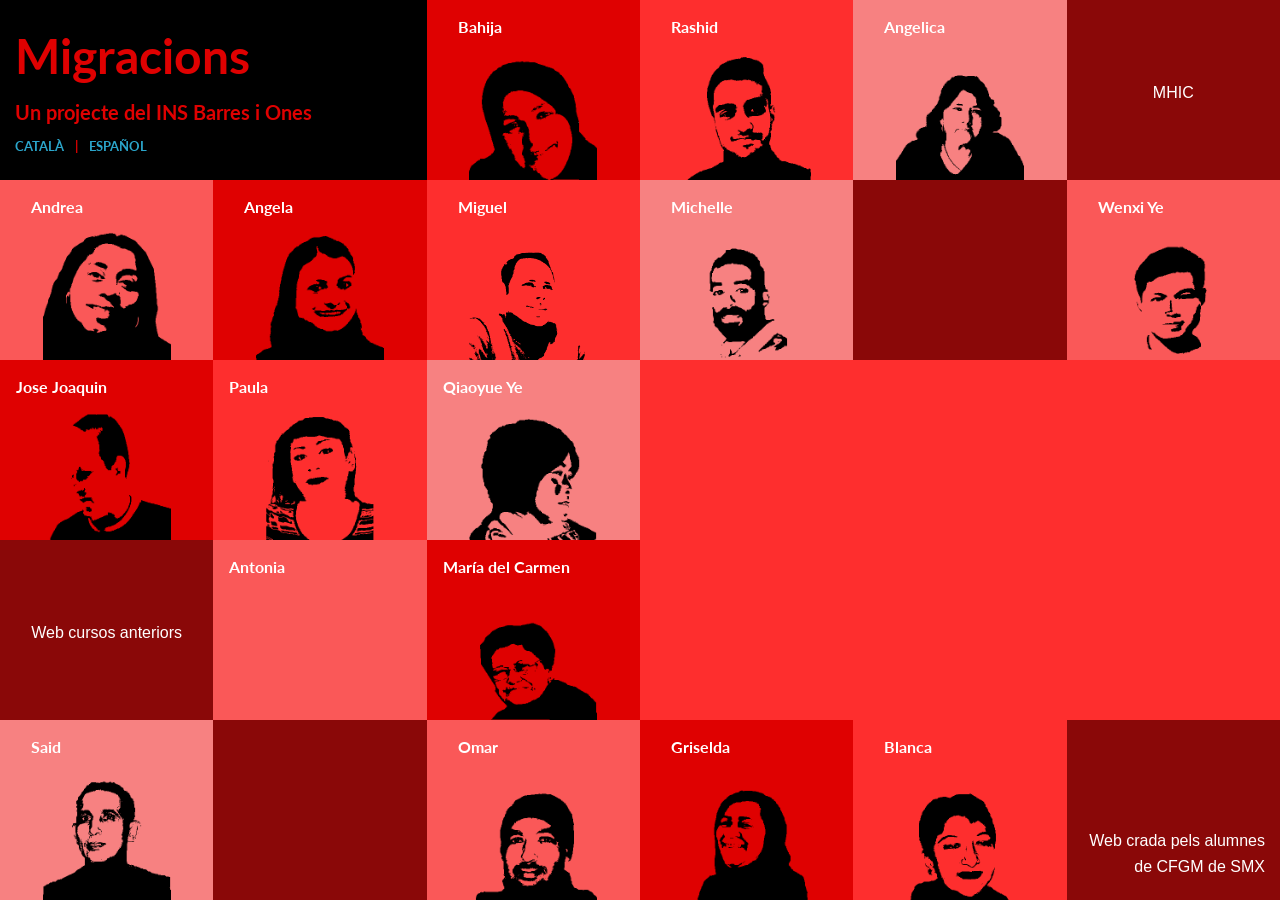
==== index.html @ d701065a "Proposta de plantilla" ====
<!DOCTYPE html>
<html>
	<head>
		<meta charset="utf-8">
		<title>Migracions 2018</title>
    <link href="https://fonts.googleapis.com/css?family=Lato:400,700" rel="stylesheet">
		<link rel="stylesheet" href="css/foundation.min.css">
		<link rel="stylesheet" href="css/animate.css">
		<link rel="stylesheet" href="css/portada.css">
    <script src="js/jquery.js"></script>
    <script src="js/what-input.js"></script>
    <script src="js/foundation.min.js"></script>
	</head>
	<body>
		<div class="grid-x grid-padding-x">
      <div class="cell small-12 medium-8 large-4 xxlarge-2 align-self-middle quadre-titol bg-black">
        <h1>Migracions</h1>
        <h5>Un projecte del INS Barres i Ones</h5>
        <span class="llengues"><a href="#" style="margin-right:.5rem;">CATALÀ</a> | <a href="#" style="margin-left:.5rem;">ESPAÑOL</a></span>
      </div>
		  <div class="cell small-6 medium-4 large-2 xxlarge-1 quadre bg-red animated fadeIn">
        <a href="#">
        <span class="hide">bahija.png</span>
        <h6>Bahija</h6>
        </a>
      </div>
		  <div class="cell small-6 medium-4 large-2 xxlarge-1 quadre bg-red animated fadeIn">
        <a href="#">
        <span class="hide">rahid.png</span>
        <h6>Rashid</h6>
        </a>
      </div>
		  <div class="cell small-6 medium-4 large-2 xxlarge-1 quadre bg-red animated fadeIn">
        <a href="#">
        <span class="hide">angelica.png</span>
        <h6>Angelica</h6>
        </a>
      </div>
		  <div class="cell small-6 medium-4 large-2 xxlarge-1 quadre bg-red animated fadeIn other-years">
        <a href="#">MHIC</a>
      </div>
		  <div class="cell small-6 medium-4 large-2 xxlarge-1 quadre bg-red animated fadeIn">
        <a href="#">
        <span class="hide">andrea.png</span>
        <h6>Andrea</h6>
        </a>
      </div>
			<div class="cell small-6 medium-4 large-2 xxlarge-1 quadre bg-red animated fadeIn">
        <a href="#">
        <span class="hide">angela.png</span>
        <h6>Angela</h6>
        </a>
      </div>
		  <div class="cell small-6 medium-4 large-2 xxlarge-1 quadre bg-red animated fadeIn">
        <a href="#">
        <span class="hide">miguel.png</span>
        <h6>Miguel</h6>
        </a>
      </div>
		  <div class="cell small-6 medium-4 large-2 xxlarge-1 quadre bg-red animated fadeIn">
        <a href="#">
        <span class="hide">michelle.png</span>
        <h6>Michelle</h6>
        </a>
      </div>
		  <div class="cell small-6 medium-4 large-2 xxlarge-1 quadre bg-red animated fadeIn no-img">
      </div>
		  <div class="cell small-6 medium-4 large-2 xxlarge-1 quadre bg-red animated fadeIn">
        <a href="#">
        <span class="hide">wenxi.png</span>
        <h6>Wenxi Ye</h6>
        </a>
      </div>
      <!-- Inici fila vídeo -->
      <div class="cell small-12 large-6 padding-zero">
        <div class="grid-x">
          <div class="cell small-6 medium-4 large-4 xxlarge-1 quadre bg-red animated fadeIn">
            <a href="#">
            <span class="hide">joaquin.png</span>
            <h6>Jose Joaquin</h6>
            </a>
          </div>
          <div class="cell small-6 medium-4 large-4 xxlarge-1 quadre bg-red animated fadeIn">
            <a href="#">
            <span class="hide">paula.png</span>
            <h6>Paula</h6>
            </a>
          </div>
          <div class="cell small-6 medium-4 large-4 xxlarge-1 quadre bg-red animated fadeIn">
            <a href="#">
            <span class="hide">qiaoyue.png</span>
            <h6>Qiaoyue Ye</h6>
            </a>
          </div>
          <div class="cell small-6 medium-4 large-4 xxlarge-1 quadre bg-red animated fadeIn other-years">
            <a href="#">Web cursos anteriors</a>
          </div>
          <div class="cell small-6 medium-4 large-4 xxlarge-1 quadre bg-red animated fadeIn">
            <a href="#">
            <span class="hide">antonia.png</span>
            <h6>Antonia</h6>
            </a>
          </div>
          <div class="cell small-6 medium-4 large-4 xxlarge-1 quadre bg-red animated fadeIn">
            <a href="#">
            <span class="hide">maria.png</span>
            <h6>María del Carmen</h6>
            </a>
          </div>
        </div>
      </div>
      <div class="cell small-12 large-6 padding-zero">
        <div class="grid-x">
          <div class="cell small-12 bg-red animated fadeIn video">
            <div class="responsive-embed">
              <iframe width="420" height="315" class="video-portada" src="https://www.youtube.com/embed/mM5_T-F1Yn4" frameborder="0" allowfullscreen style="height:40vh;"></iframe>
            </div>
          </div>
        </div>
      </div>
      <!-- Final fila vídeo -->
		  <div class="cell small-6 medium-4 large-2 xxlarge-1 quadre bg-red animated fadeIn">
        <a href="#">
        <span class="hide">said.png</span>
        <h6>Said</h6>
        </a>
      </div>
		  <div class="cell small-6 medium-4 large-2 xxlarge-1 quadre bg-red animated fadeIn no-img">
      </div>
			<div class="cell small-6 medium-4 large-2 xxlarge-1 quadre bg-red animated fadeIn">
        <a href="#">
        <span class="hide">omar.png</span>
        <h6>Omar</h6>
        </a>
      </div>
		  <div class="cell small-6 medium-4 large-2 xxlarge-1 quadre bg-red animated fadeIn">
        <a href="#">
        <span class="hide">griselda.png</span>
        <h6>Griselda</h6>
        </a>
      </div>
		  <div class="cell small-6 medium-4 large-2 xxlarge-1 quadre bg-red animated fadeIn">
        <a href="#">
        <span class="hide">blanca.png</span>
        <h6>Blanca</h6>
        </a>
      </div>
		  <div class="cell small-6 medium-4 large-2 xxlarge-1 bg-dark no-img desc-end">
        <p>Web crada pels alumnes<br>de CFGM de SMX</p>
      </div>
		</div>
    <script src="js/main-portada.js"></script>
	</body>
</html>
---- css/portada.css ----
h1, h5, h6 {
  font-family: 'Lato', sans-serif;
  font-weight: 700;
}

body {
  background-color: #000;
}

.quadre-titol {
  min-height: 10vh;
  padding: 1rem;
}

.quadre {
  height: 20vh;
}
.quadre:not(.no-img) {
  background-size: 60%;
  background-position: center bottom;
  background-repeat: no-repeat;
  transition: all .3s ease-in-out;
  /*filter: blur(1px);*/
}

.quadre:hover:not(.no-img) {
  /*filter: blur(0);*/
  box-shadow: 0px 0px 15px 0px rgba(0,0,0,0.75);
  cursor: pointer;
  z-index: 1000;
  background-size: 70%;
}

.quadre h6 {
  padding-top: 1rem;
  padding-left: 1rem;
  color: #fff;
}

.desc-end p {
  color: #fff;
  padding-top: 12vh;
  text-align: right;
}

.other-years {
  text-align: center;
}

.other-years a {
  position: relative;
  color: #fff;
  text-align: center;
  top: 9vh;
}

.bg-red-0 {
  background-color: #df0101;
}

.bg-red-1 {
    background-color: #fe2e2e;
}

.bg-red-2 {
    background-color: #f78181;
}

.bg-red-3 {
    background-color: #8a0808;
}

.bg-red-4 {
    background-color: #fa5858;
}

.bg-black {
  background-color: #000;
  color: #df0101;
}

.bg-dark {
  background-color: #8a0808;
}

.grid-padding-x>.cell.padding-zero {
  padding: 0;
}

.video {
  height: 40vh;
}

.llengues {
  font-family: 'Lato', sans-serif;
  font-weight: 700;
  font-size: smaller;
}
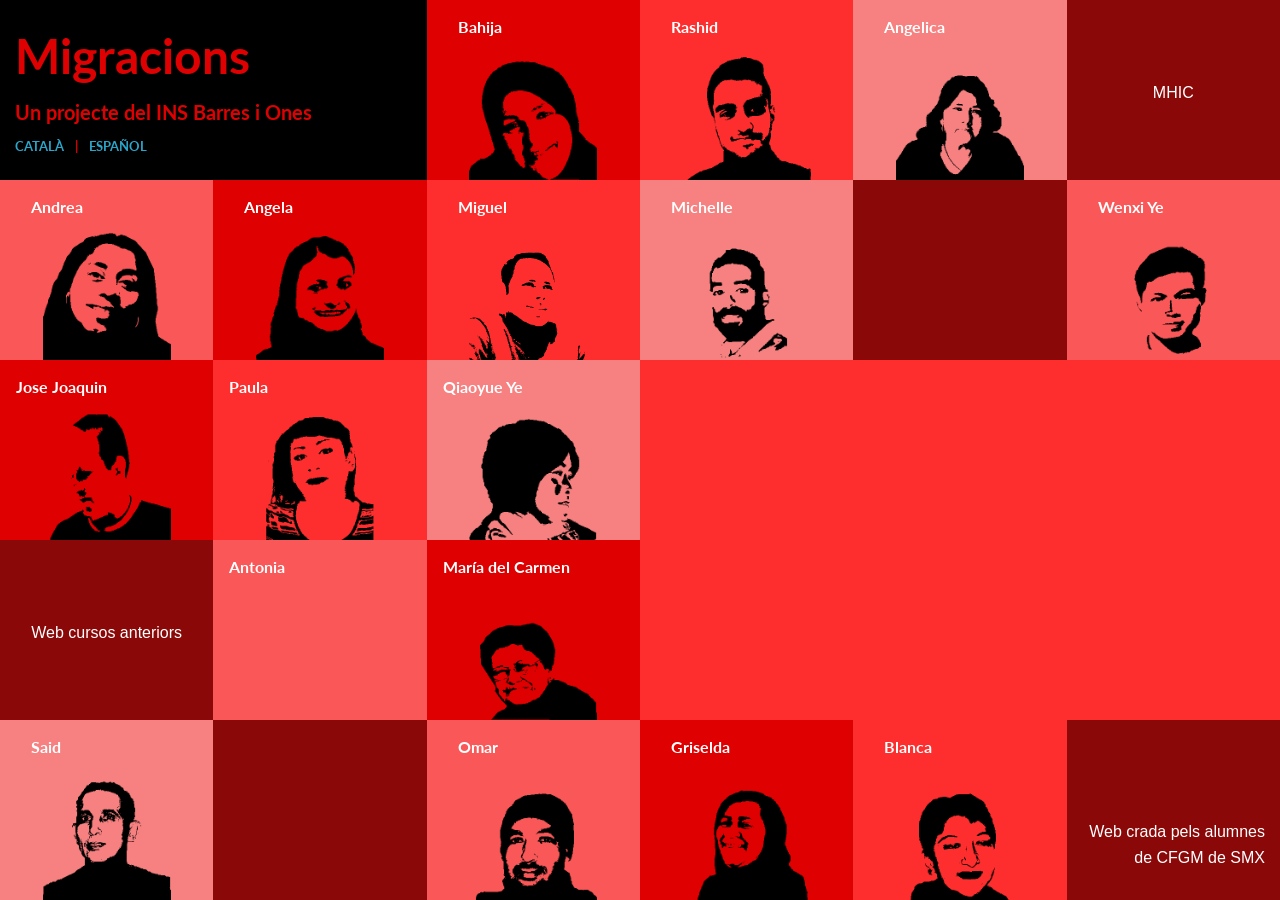
==== commit e8d453af: "afegit enllaç mhic" ====
--- a/index.html
+++ b/index.html
@@ -37,7 +37,7 @@
         </a>
       </div>
 		  <div class="cell small-6 medium-4 large-2 xxlarge-1 quadre bg-red animated fadeIn other-years">
-        <a href="#">MHIC</a>
+        <a href="http://www.mhic.net/">MHIC</a>
       </div>
 		  <div class="cell small-6 medium-4 large-2 xxlarge-1 quadre bg-red animated fadeIn">
         <a href="#">
@@ -113,7 +113,7 @@
         <div class="grid-x">
           <div class="cell small-12 bg-red animated fadeIn video">
             <div class="responsive-embed">
-              <iframe width="420" height="315" class="video-portada" src="https://www.youtube.com/embed/mM5_T-F1Yn4" frameborder="0" allowfullscreen style="height:40vh;"></iframe>
+              <iframe width="640" height="480" class="video-portada" src="https://www.youtube.com/embed/ePt5mCBKTwo?rel=0&showinfo=0" frameborder="0" allowfullscreen style="height:40vh;"></iframe>
             </div>
           </div>
         </div>
--- a/css/portada.css
+++ b/css/portada.css
@@ -39,7 +39,7 @@
 
 .desc-end p {
   color: #fff;
-  padding-top: 12vh;
+  padding-top: 11vh;
   text-align: right;
 }
 
@@ -96,3 +96,7 @@
   font-weight: 700;
   font-size: smaller;
 }
+
+.responsive-embed {
+  padding-bottom: 40vh;
+}
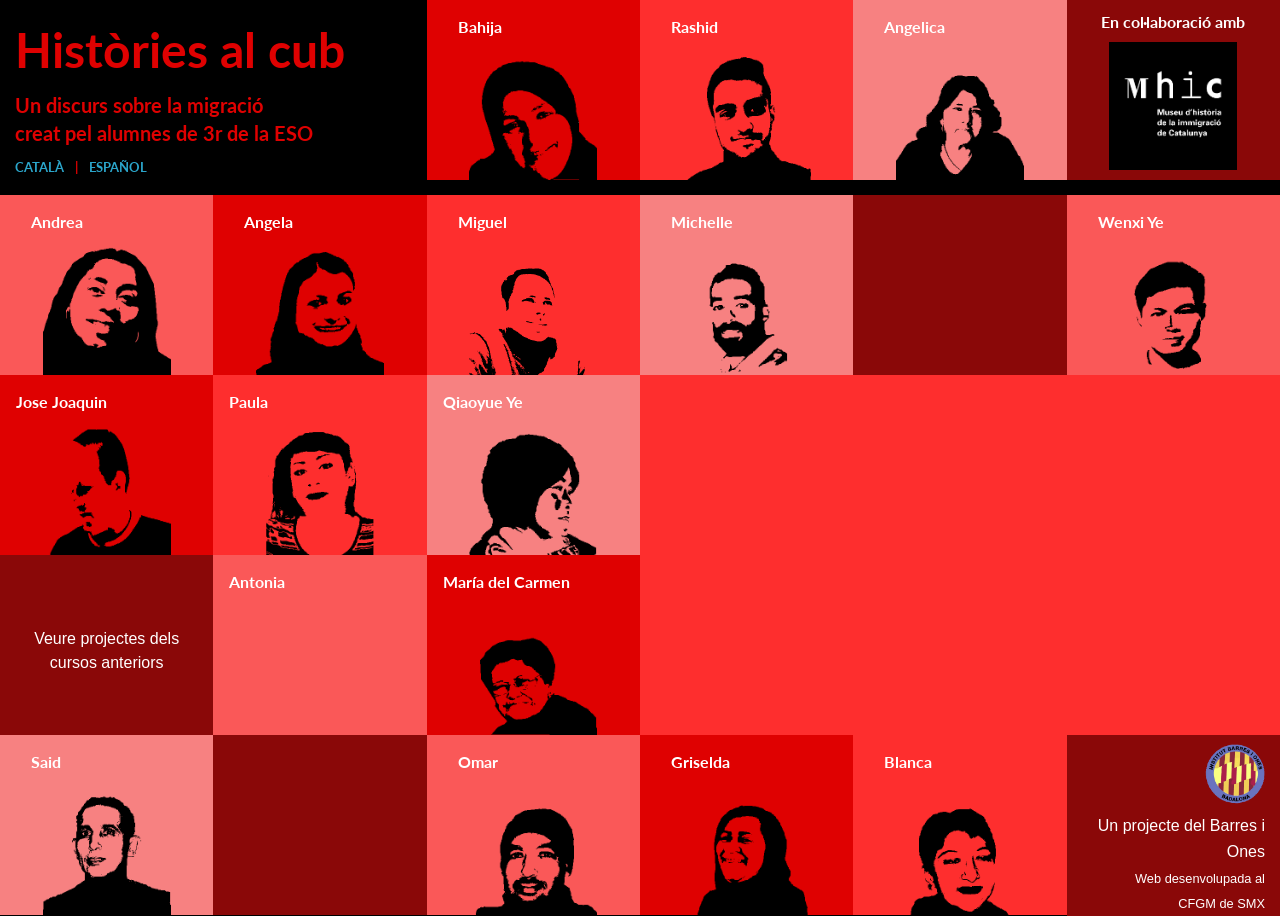
==== commit aabcf5b2: "actualitzats estils i imatges" ====
--- a/index.html
+++ b/index.html
@@ -2,7 +2,7 @@
 <html>
 	<head>
 		<meta charset="utf-8">
-		<title>Migracions 2018</title>
+		<title>Històries al cub</title>
     <link href="https://fonts.googleapis.com/css?family=Lato:400,700" rel="stylesheet">
 		<link rel="stylesheet" href="css/foundation.min.css">
 		<link rel="stylesheet" href="css/animate.css">
@@ -14,8 +14,8 @@
 	<body>
 		<div class="grid-x grid-padding-x">
       <div class="cell small-12 medium-8 large-4 xxlarge-2 align-self-middle quadre-titol bg-black">
-        <h1>Migracions</h1>
-        <h5>Un projecte del INS Barres i Ones</h5>
+        <h1>Històries al cub</h1>
+        <h5>Un discurs sobre la migració<br>creat pel alumnes de 3r de la ESO</h5>
         <span class="llengues"><a href="#" style="margin-right:.5rem;">CATALÀ</a> | <a href="#" style="margin-left:.5rem;">ESPAÑOL</a></span>
       </div>
 		  <div class="cell small-6 medium-4 large-2 xxlarge-1 quadre bg-red animated fadeIn">
@@ -36,8 +36,11 @@
         <h6>Angelica</h6>
         </a>
       </div>
-		  <div class="cell small-6 medium-4 large-2 xxlarge-1 quadre bg-red animated fadeIn other-years">
-        <a href="http://www.mhic.net/">MHIC</a>
+		  <div class="cell small-6 medium-4 large-2 xxlarge-1 quadre bg-red animated fadeIn mhic">
+        <p>En col·laboració amb</p>
+        <a href="http://www.mhic.net/">
+        <img src="images/mhic.jpg" class="logo-mhic">
+      </a>
       </div>
 		  <div class="cell small-6 medium-4 large-2 xxlarge-1 quadre bg-red animated fadeIn">
         <a href="#">
@@ -93,7 +96,7 @@
             </a>
           </div>
           <div class="cell small-6 medium-4 large-4 xxlarge-1 quadre bg-red animated fadeIn other-years">
-            <a href="#">Web cursos anteriors</a>
+            <a href="http://www.barresiones.com/migracions" target="_blank">Veure projectes dels<br>cursos anteriors</a>
           </div>
           <div class="cell small-6 medium-4 large-4 xxlarge-1 quadre bg-red animated fadeIn">
             <a href="#">
@@ -146,7 +149,9 @@
         </a>
       </div>
 		  <div class="cell small-6 medium-4 large-2 xxlarge-1 bg-dark no-img desc-end">
-        <p>Web crada pels alumnes<br>de CFGM de SMX</p>
+        <img src="images/barres.png" class="logo-barres">
+        <p>Un projecte del Barres i Ones<br>
+          <small>Web desenvolupada al<br>CFGM de SMX</small></p>
       </div>
 		</div>
     <script src="js/main-portada.js"></script>
--- a/css/portada.css
+++ b/css/portada.css
@@ -37,21 +37,52 @@
   color: #fff;
 }
 
+.desc-end {
+  text-align: right;
+}
+
 .desc-end p {
   color: #fff;
-  padding-top: 11vh;
-  text-align: right;
+  padding-top: 2vh;
+  margin-bottom: 0;
+}
+
+.mhic{
+  text-align: center;
+}
+
+.mhic p {
+  position: relative;
+  color: #fff;
+  text-align: center;
+  top: 1vh;
+  font-family: 'Lato', sans-serif;
+  font-weight: 700;
+}
+
+.logo-mhic {
+  width: 70%;
+}
+
+.logo-barres {
+  position: relative;
+  top: 1vh;
+  max-width: 80px;
+}
+
+@media screen and (min-width: 1000px) and (max-width: 1500px) {
+  .logo-barres {
+    max-width: 60px;
+  }
 }
 
 .other-years {
   text-align: center;
+  padding-top: 8vh;
 }
 
 .other-years a {
-  position: relative;
   color: #fff;
-  text-align: center;
-  top: 9vh;
 }
 
 .bg-red-0 {
